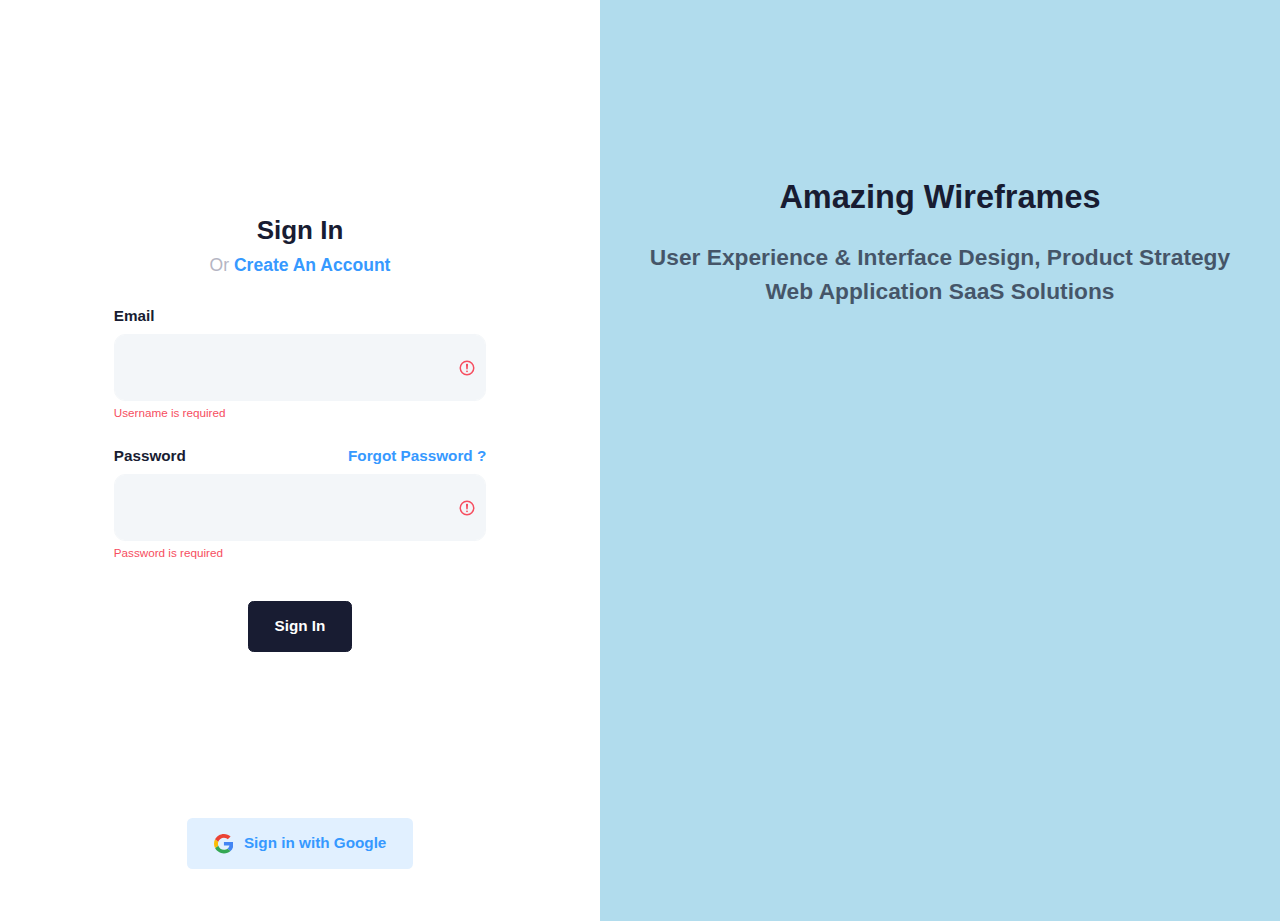
==== index.html @ 796d89ef "initial" ====
<!DOCTYPE html>
<html lang="en" class="">
   <head>
      <meta http-equiv="Content-Type" content="text/html; charset=UTF-8">
      <title>Metronic | Login Page 2</title>
      <meta name="description" content="Login page example">
      <meta name="viewport" content="width=device-width, initial-scale=1, shrink-to-fit=no">
      <link rel="stylesheet" href="./Metronic _ Login Page 2_files/css">
      <link href="./css/login_control.css" rel="stylesheet" type="text/css">
      <link href="./css/plugin.css" rel="stylesheet" type="text/css">
      <link href="./css/prismjs.bundle.css" rel="stylesheet" type="text/css">
      <link href="./css/style.css" rel="stylesheet" type="text/css">
      <link href="./css/light.css" rel="stylesheet" type="text/css">
      <link href="./css/light(1).css" rel="stylesheet" type="text/css">
      <link href="./css/dark.css" rel="stylesheet" type="text/css">
      <link href="./css/dark(1).css" rel="stylesheet" type="text/css">
      <!--end::Layout Themes-->
      <link rel="shortcut icon" href="favicon.ico">
      <!-- Hotjar Tracking Code for keenthemes.com -->
      <script type="text/javascript" async="" src="./js/analytics.js"></script><script>
         (function(h,o,t,j,a,r){
             h.hj=h.hj||function(){(h.hj.q=h.hj.q||[]).push(arguments)};
             h._hjSettings={hjid:1070954,hjsv:6};
             a=o.getElementsByTagName('head')[0];
             r=o.createElement('script');r.async=1;
             r.src=t+h._hjSettings.hjid+j+h._hjSettings.hjsv;
             a.appendChild(r);
         })(window,document,'https://static.hotjar.com/c/hotjar-','.js?sv=');
      </script><script async="" src="./js/hotjar-1070954.js"></script>
      <!-- Global site tag (gtag.js) - Google Analytics -->
      <script async="" src="./js"></script>
      <script>
         window.dataLayer = window.dataLayer || [];
         function gtag(){dataLayer.push(arguments);}
         gtag('js', new Date());
         gtag('config', 'UA-37564768-1');
      </script>    <script async="" src="./js/modules.33837a5f3e3f874790c8.js" charset="utf-8"></script>
      <style type="text/css">iframe#_hjRemoteVarsFrame {display: none !important; width: 1px !important; height: 1px !important; opacity: 0 !important; pointer-events: none !important;}</style>
      <style type="text/css">.apexcharts-canvas {
         position: relative;
         user-select: none;
         /* cannot give overflow: hidden as it will crop tooltips which overflow outside chart area */
         }
         /* scrollbar is not visible by default for legend, hence forcing the visibility */
         .apexcharts-canvas ::-webkit-scrollbar {
         -webkit-appearance: none;
         width: 6px;
         }
         .apexcharts-canvas ::-webkit-scrollbar-thumb {
         border-radius: 4px;
         background-color: rgba(0, 0, 0, .5);
         box-shadow: 0 0 1px rgba(255, 255, 255, .5);
         -webkit-box-shadow: 0 0 1px rgba(255, 255, 255, .5);
         }
         .apexcharts-canvas.apexcharts-theme-dark {
         background: #424242;
         }
         .apexcharts-inner {
         position: relative;
         }
         .apexcharts-text tspan {
         font-family: inherit;
         }
         .legend-mouseover-inactive {
         transition: 0.15s ease all;
         opacity: 0.20;
         }
         .apexcharts-series-collapsed {
         opacity: 0;
         }
         .apexcharts-tooltip {
         border-radius: 5px;
         box-shadow: 2px 2px 6px -4px #999;
         cursor: default;
         font-size: 14px;
         left: 62px;
         opacity: 0;
         pointer-events: none;
         position: absolute;
         top: 20px;
         overflow: hidden;
         white-space: nowrap;
         z-index: 12;
         transition: 0.15s ease all;
         }
         .apexcharts-tooltip.apexcharts-active {
         opacity: 1;
         transition: 0.15s ease all;
         }
         .apexcharts-tooltip.apexcharts-theme-light {
         border: 1px solid #e3e3e3;
         background: rgba(255, 255, 255, 0.96);
         }
         .apexcharts-tooltip.apexcharts-theme-dark {
         color: #fff;
         background: rgba(30, 30, 30, 0.8);
         }
         .apexcharts-tooltip * {
         font-family: inherit;
         }
         .apexcharts-tooltip-title {
         padding: 6px;
         font-size: 15px;
         margin-bottom: 4px;
         }
         .apexcharts-tooltip.apexcharts-theme-light .apexcharts-tooltip-title {
         background: #ECEFF1;
         border-bottom: 1px solid #ddd;
         }
         .apexcharts-tooltip.apexcharts-theme-dark .apexcharts-tooltip-title {
         background: rgba(0, 0, 0, 0.7);
         border-bottom: 1px solid #333;
         }
         .apexcharts-tooltip-text-value,
         .apexcharts-tooltip-text-z-value {
         display: inline-block;
         font-weight: 600;
         margin-left: 5px;
         }
         .apexcharts-tooltip-text-z-label:empty,
         .apexcharts-tooltip-text-z-value:empty {
         display: none;
         }
         .apexcharts-tooltip-text-value,
         .apexcharts-tooltip-text-z-value {
         font-weight: 600;
         }
         .apexcharts-tooltip-marker {
         width: 12px;
         height: 12px;
         position: relative;
         top: 0px;
         margin-right: 10px;
         border-radius: 50%;
         }
         .apexcharts-tooltip-series-group {
         padding: 0 10px;
         display: none;
         text-align: left;
         justify-content: left;
         align-items: center;
         }
         .apexcharts-tooltip-series-group.apexcharts-active .apexcharts-tooltip-marker {
         opacity: 1;
         }
         .apexcharts-tooltip-series-group.apexcharts-active,
         .apexcharts-tooltip-series-group:last-child {
         padding-bottom: 4px;
         }
         .apexcharts-tooltip-series-group-hidden {
         opacity: 0;
         height: 0;
         line-height: 0;
         padding: 0 !important;
         }
         .apexcharts-tooltip-y-group {
         padding: 6px 0 5px;
         }
         .apexcharts-tooltip-candlestick {
         padding: 4px 8px;
         }
         .apexcharts-tooltip-candlestick>div {
         margin: 4px 0;
         }
         .apexcharts-tooltip-candlestick span.value {
         font-weight: bold;
         }
         .apexcharts-tooltip-rangebar {
         padding: 5px 8px;
         }
         .apexcharts-tooltip-rangebar .category {
         font-weight: 600;
         color: #777;
         }
         .apexcharts-tooltip-rangebar .series-name {
         font-weight: bold;
         display: block;
         margin-bottom: 5px;
         }
         .apexcharts-xaxistooltip {
         opacity: 0;
         padding: 9px 10px;
         pointer-events: none;
         color: #373d3f;
         font-size: 13px;
         text-align: center;
         border-radius: 2px;
         position: absolute;
         z-index: 10;
         background: #ECEFF1;
         border: 1px solid #90A4AE;
         transition: 0.15s ease all;
         }
         .apexcharts-xaxistooltip.apexcharts-theme-dark {
         background: rgba(0, 0, 0, 0.7);
         border: 1px solid rgba(0, 0, 0, 0.5);
         color: #fff;
         }
         .apexcharts-xaxistooltip:after,
         .apexcharts-xaxistooltip:before {
         left: 50%;
         border: solid transparent;
         content: " ";
         height: 0;
         width: 0;
         position: absolute;
         pointer-events: none;
         }
         .apexcharts-xaxistooltip:after {
         border-color: rgba(236, 239, 241, 0);
         border-width: 6px;
         margin-left: -6px;
         }
         .apexcharts-xaxistooltip:before {
         border-color: rgba(144, 164, 174, 0);
         border-width: 7px;
         margin-left: -7px;
         }
         .apexcharts-xaxistooltip-bottom:after,
         .apexcharts-xaxistooltip-bottom:before {
         bottom: 100%;
         }
         .apexcharts-xaxistooltip-top:after,
         .apexcharts-xaxistooltip-top:before {
         top: 100%;
         }
         .apexcharts-xaxistooltip-bottom:after {
         border-bottom-color: #ECEFF1;
         }
         .apexcharts-xaxistooltip-bottom:before {
         border-bottom-color: #90A4AE;
         }
         .apexcharts-xaxistooltip-bottom.apexcharts-theme-dark:after {
         border-bottom-color: rgba(0, 0, 0, 0.5);
         }
         .apexcharts-xaxistooltip-bottom.apexcharts-theme-dark:before {
         border-bottom-color: rgba(0, 0, 0, 0.5);
         }
         .apexcharts-xaxistooltip-top:after {
         border-top-color: #ECEFF1
         }
         .apexcharts-xaxistooltip-top:before {
         border-top-color: #90A4AE;
         }
         .apexcharts-xaxistooltip-top.apexcharts-theme-dark:after {
         border-top-color: rgba(0, 0, 0, 0.5);
         }
         .apexcharts-xaxistooltip-top.apexcharts-theme-dark:before {
         border-top-color: rgba(0, 0, 0, 0.5);
         }
         .apexcharts-xaxistooltip.apexcharts-active {
         opacity: 1;
         transition: 0.15s ease all;
         }
         .apexcharts-yaxistooltip {
         opacity: 0;
         padding: 4px 10px;
         pointer-events: none;
         color: #373d3f;
         font-size: 13px;
         text-align: center;
         border-radius: 2px;
         position: absolute;
         z-index: 10;
         background: #ECEFF1;
         border: 1px solid #90A4AE;
         }
         .apexcharts-yaxistooltip.apexcharts-theme-dark {
         background: rgba(0, 0, 0, 0.7);
         border: 1px solid rgba(0, 0, 0, 0.5);
         color: #fff;
         }
         .apexcharts-yaxistooltip:after,
         .apexcharts-yaxistooltip:before {
         top: 50%;
         border: solid transparent;
         content: " ";
         height: 0;
         width: 0;
         position: absolute;
         pointer-events: none;
         }
         .apexcharts-yaxistooltip:after {
         border-color: rgba(236, 239, 241, 0);
         border-width: 6px;
         margin-top: -6px;
         }
         .apexcharts-yaxistooltip:before {
         border-color: rgba(144, 164, 174, 0);
         border-width: 7px;
         margin-top: -7px;
         }
         .apexcharts-yaxistooltip-left:after,
         .apexcharts-yaxistooltip-left:before {
         left: 100%;
         }
         .apexcharts-yaxistooltip-right:after,
         .apexcharts-yaxistooltip-right:before {
         right: 100%;
         }
         .apexcharts-yaxistooltip-left:after {
         border-left-color: #ECEFF1;
         }
         .apexcharts-yaxistooltip-left:before {
         border-left-color: #90A4AE;
         }
         .apexcharts-yaxistooltip-left.apexcharts-theme-dark:after {
         border-left-color: rgba(0, 0, 0, 0.5);
         }
         .apexcharts-yaxistooltip-left.apexcharts-theme-dark:before {
         border-left-color: rgba(0, 0, 0, 0.5);
         }
         .apexcharts-yaxistooltip-right:after {
         border-right-color: #ECEFF1;
         }
         .apexcharts-yaxistooltip-right:before {
         border-right-color: #90A4AE;
         }
         .apexcharts-yaxistooltip-right.apexcharts-theme-dark:after {
         border-right-color: rgba(0, 0, 0, 0.5);
         }
         .apexcharts-yaxistooltip-right.apexcharts-theme-dark:before {
         border-right-color: rgba(0, 0, 0, 0.5);
         }
         .apexcharts-yaxistooltip.apexcharts-active {
         opacity: 1;
         }
         .apexcharts-yaxistooltip-hidden {
         display: none;
         }
         .apexcharts-xcrosshairs,
         .apexcharts-ycrosshairs {
         pointer-events: none;
         opacity: 0;
         transition: 0.15s ease all;
         }
         .apexcharts-xcrosshairs.apexcharts-active,
         .apexcharts-ycrosshairs.apexcharts-active {
         opacity: 1;
         transition: 0.15s ease all;
         }
         .apexcharts-ycrosshairs-hidden {
         opacity: 0;
         }
         .apexcharts-selection-rect {
         cursor: move;
         }
         .svg_select_boundingRect, .svg_select_points_rot {
         pointer-events: none;
         opacity: 0;
         visibility: hidden;
         }
         .apexcharts-selection-rect + g .svg_select_boundingRect,
         .apexcharts-selection-rect + g .svg_select_points_rot {
         opacity: 0;
         visibility: hidden;
         }
         .apexcharts-selection-rect + g .svg_select_points_l,
         .apexcharts-selection-rect + g .svg_select_points_r {
         cursor: ew-resize;
         opacity: 1;
         visibility: visible;
         }
         .svg_select_points {
         fill: #efefef;
         stroke: #333;
         rx: 2;
         }
         .apexcharts-canvas.apexcharts-zoomable .hovering-zoom {
         cursor: crosshair
         }
         .apexcharts-canvas.apexcharts-zoomable .hovering-pan {
         cursor: move
         }
         .apexcharts-zoom-icon,
         .apexcharts-zoomin-icon,
         .apexcharts-zoomout-icon,
         .apexcharts-reset-icon,
         .apexcharts-pan-icon,
         .apexcharts-selection-icon,
         .apexcharts-menu-icon,
         .apexcharts-toolbar-custom-icon {
         cursor: pointer;
         width: 20px;
         height: 20px;
         line-height: 24px;
         color: #6E8192;
         text-align: center;
         }
         .apexcharts-zoom-icon svg,
         .apexcharts-zoomin-icon svg,
         .apexcharts-zoomout-icon svg,
         .apexcharts-reset-icon svg,
         .apexcharts-menu-icon svg {
         fill: #6E8192;
         }
         .apexcharts-selection-icon svg {
         fill: #444;
         transform: scale(0.76)
         }
         .apexcharts-theme-dark .apexcharts-zoom-icon svg,
         .apexcharts-theme-dark .apexcharts-zoomin-icon svg,
         .apexcharts-theme-dark .apexcharts-zoomout-icon svg,
         .apexcharts-theme-dark .apexcharts-reset-icon svg,
         .apexcharts-theme-dark .apexcharts-pan-icon svg,
         .apexcharts-theme-dark .apexcharts-selection-icon svg,
         .apexcharts-theme-dark .apexcharts-menu-icon svg,
         .apexcharts-theme-dark .apexcharts-toolbar-custom-icon svg {
         fill: #f3f4f5;
         }
         .apexcharts-canvas .apexcharts-zoom-icon.apexcharts-selected svg,
         .apexcharts-canvas .apexcharts-selection-icon.apexcharts-selected svg,
         .apexcharts-canvas .apexcharts-reset-zoom-icon.apexcharts-selected svg {
         fill: #008FFB;
         }
         .apexcharts-theme-light .apexcharts-selection-icon:not(.apexcharts-selected):hover svg,
         .apexcharts-theme-light .apexcharts-zoom-icon:not(.apexcharts-selected):hover svg,
         .apexcharts-theme-light .apexcharts-zoomin-icon:hover svg,
         .apexcharts-theme-light .apexcharts-zoomout-icon:hover svg,
         .apexcharts-theme-light .apexcharts-reset-icon:hover svg,
         .apexcharts-theme-light .apexcharts-menu-icon:hover svg {
         fill: #333;
         }
         .apexcharts-selection-icon,
         .apexcharts-menu-icon {
         position: relative;
         }
         .apexcharts-reset-icon {
         margin-left: 5px;
         }
         .apexcharts-zoom-icon,
         .apexcharts-reset-icon,
         .apexcharts-menu-icon {
         transform: scale(0.85);
         }
         .apexcharts-zoomin-icon,
         .apexcharts-zoomout-icon {
         transform: scale(0.7)
         }
         .apexcharts-zoomout-icon {
         margin-right: 3px;
         }
         .apexcharts-pan-icon {
         transform: scale(0.62);
         position: relative;
         left: 1px;
         top: 0px;
         }
         .apexcharts-pan-icon svg {
         fill: #fff;
         stroke: #6E8192;
         stroke-width: 2;
         }
         .apexcharts-pan-icon.apexcharts-selected svg {
         stroke: #008FFB;
         }
         .apexcharts-pan-icon:not(.apexcharts-selected):hover svg {
         stroke: #333;
         }
         .apexcharts-toolbar {
         position: absolute;
         z-index: 11;
         max-width: 176px;
         text-align: right;
         border-radius: 3px;
         padding: 0px 6px 2px 6px;
         display: flex;
         justify-content: space-between;
         align-items: center;
         }
         .apexcharts-menu {
         background: #fff;
         position: absolute;
         top: 100%;
         border: 1px solid #ddd;
         border-radius: 3px;
         padding: 3px;
         right: 10px;
         opacity: 0;
         min-width: 110px;
         transition: 0.15s ease all;
         pointer-events: none;
         }
         .apexcharts-menu.apexcharts-menu-open {
         opacity: 1;
         pointer-events: all;
         transition: 0.15s ease all;
         }
         .apexcharts-menu-item {
         padding: 6px 7px;
         font-size: 12px;
         cursor: pointer;
         }
         .apexcharts-theme-light .apexcharts-menu-item:hover {
         background: #eee;
         }
         .apexcharts-theme-dark .apexcharts-menu {
         background: rgba(0, 0, 0, 0.7);
         color: #fff;
         }
         @media screen and (min-width: 768px) {
         .apexcharts-canvas:hover .apexcharts-toolbar {
         opacity: 1;
         }
         }
         .apexcharts-datalabel.apexcharts-element-hidden {
         opacity: 0;
         }
         .apexcharts-pie-label,
         .apexcharts-datalabels,
         .apexcharts-datalabel,
         .apexcharts-datalabel-label,
         .apexcharts-datalabel-value {
         cursor: default;
         pointer-events: none;
         }
         .apexcharts-pie-label-delay {
         opacity: 0;
         animation-name: opaque;
         animation-duration: 0.3s;
         animation-fill-mode: forwards;
         animation-timing-function: ease;
         }
         .apexcharts-canvas .apexcharts-element-hidden {
         opacity: 0;
         }
         .apexcharts-hide .apexcharts-series-points {
         opacity: 0;
         }
         .apexcharts-gridline,
         .apexcharts-annotation-rect,
         .apexcharts-tooltip .apexcharts-marker,
         .apexcharts-area-series .apexcharts-area,
         .apexcharts-line,
         .apexcharts-zoom-rect,
         .apexcharts-toolbar svg,
         .apexcharts-area-series .apexcharts-series-markers .apexcharts-marker.no-pointer-events,
         .apexcharts-line-series .apexcharts-series-markers .apexcharts-marker.no-pointer-events,
         .apexcharts-radar-series path,
         .apexcharts-radar-series polygon {
         pointer-events: none;
         }
         /* markers */
         .apexcharts-marker {
         transition: 0.15s ease all;
         }
         @keyframes opaque {
         0% {
         opacity: 0;
         }
         100% {
         opacity: 1;
         }
         }
         /* Resize generated styles */
         @keyframes resizeanim {
         from {
         opacity: 0;
         }
         to {
         opacity: 0;
         }
         }
         .resize-triggers {
         animation: 1ms resizeanim;
         visibility: hidden;
         opacity: 0;
         }
         .resize-triggers,
         .resize-triggers>div,
         .contract-trigger:before {
         content: " ";
         display: block;
         position: absolute;
         top: 0;
         left: 0;
         height: 100%;
         width: 100%;
         overflow: hidden;
         }
         .resize-triggers>div {
         background: #eee;
         overflow: auto;
         }
         .contract-trigger:before {
         width: 200%;
         height: 200%;
         }
      </style>
      <style type="text/css">/* Copyright 2014-present Evernote Corporation. All rights reserved. */
         @keyframes caretBlink {
         from { opacity: 1.0; }
         to { opacity: 0.0; }
         }
         @keyframes rotateSpinner {
         from {
         transform:rotate(0deg);
         }
         to {
         transform:rotate(360deg);
         }
         }
         #text-tool-caret {
         animation-name: caretBlink;  
         animation-iteration-count: infinite;  
         animation-timing-function: cubic-bezier(1.0,0,0,1.0);
         animation-duration: 1s; 
         }
         #en-markup-loading-spinner {
         position: absolute;
         top: calc(50% - 16px);
         left: calc(50% - 16px);
         width: 32px;
         height: 32px;
         }
         #en-markup-loading-spinner img {
         position: relative;
         top: 0px;
         left: 0px;
         animation-name: rotateSpinner;
         animation-duration: 0.6s;
         animation-iteration-count: infinite;
         animation-timing-function: linear;
         }
      </style>
      <style type="text/css">/* Copyright 2014-present Evernote Corporation. All rights reserved. */
         .skitchToastBoxContainer {
         position: absolute;
         width: 100%;
         text-align: center;
         top: 30px;
         -webkit-user-select: none;
         -moz-user-select: none;
         pointer-events: none;
         }
         .skitchToastBox {
         width: 200px;
         height: 16px;
         padding: 12px;
         background-color: rgba(47, 55, 61, 0.95);
         border-radius: 4px;
         color: white;
         cursor: default;
         font-size: 10pt;
         text-shadow: 1px 1px 2px rgba(0, 0, 0, 0.32);
         font-family: 'Soleil', Helvetica, Arial, sans-serif;
         border: 2px rgba(255, 255, 255, 0.38) solid;
         }
         .lang-zh-cn .skitchToastBox {
         font-family: '微软雅黑', 'Microsoft YaHei', SimSun,
         '&#x30E1;&#x30A4;&#x30EA;&#x30AA;', Meiryo, 'MS PGothic', 'Soleil',
         Helvetica, Arial, sans-serif;
         }
         .lang-ja-jp .skitchToastBox {
         font-family: '&#x30E1;&#x30A4;&#x30EA;&#x30AA;', Meiryo, 'MS PGothic',
         '微软雅黑', 'Microsoft YaHei', SimSun, 'Soleil', Helvetica, Arial,
         sans-serif;
         }
         .skitchToast {
         padding-left: 20px;
         padding-right: 20px;
         display: inline-block;
         height: 10px;
         color: #f1f5f8;
         text-align: center;
         }
         .skitchVisible {
         /* Don't remove this class it's a hack used by the Evernote Clipper */
         }
      </style>
      <style type="text/css">/* Copyright 2014-present Evernote Corporation. All rights reserved. */
         @font-face {
         font-family: 'Soleil';
         src: url([data-uri]);
         font-weight: normal;
         font-style: normal;
         }
      </style>
      <style type="text/css">/* Copyright 2019-present Evernote Corporation. All rights reserved. */
         #en-markup-disabled {
         position: fixed;
         z-index: 9999;
         width: 100%;
         height: 100%;
         top: 0px;
         left: 0px;
         cursor: default;
         -webkit-user-select: none;
         }
         #en-markup-alert-container {
         position: absolute;
         z-index: 9999;
         width: 450px;
         left: calc(50% - 225px);
         top: calc(50% - 85px);
         background-color: white;
         box-shadow: 0 2px 7px 1px rgba(0,0,0,0.35);
         -webkit-user-select: none;
         }
         #en-markup-alert-container .cell-1 {
         position: relative;
         height: 110px;
         width: 105px;
         float: left;
         text-align: center;
         background-image: url([data-uri]);
         background-position: 65% 50%;
         background-repeat: no-repeat;
         }
         #en-markup-alert-container .cell-2 {
         position: relative;
         float: left;
         width: 345px;
         margin-top: 29px;
         margin-bottom: 20px;
         }
         #en-markup-alert-container .cell-2 .cell-2-title {
         margin-bottom: 5px;
         padding-right: 30px;
         font-size: 12pt;
         font-family: Tahoma, Arial;
         }
         #en-markup-alert-container .cell-2 .cell-2-message {
         padding-right: 30px;
         font-size: 9.5pt;
         font-family: Tahoma, Arial;
         }
         #en-markup-alert-container .cell-3 {
         position: relative;
         width: 450px;
         height: 60px;
         float: left;
         background-color: rgb(240,240,240);
         }
         #en-markup-alert-container .cell-3 button {
         position: absolute;
         top: 12px;
         right: 15px;
         width: 110px;
         height: 36px;
         }
         #en-markup-alert-container .cell-3 button.alt-button {
         position: absolute;
         top: 12px;
         right: 140px;
         width: 110px;
         height: 36px;
         }
      </style>
   </head>
   <!--end::Head-->
   <!--begin::Body-->
   <body id="kt_body" class="header-fixed header-mobile-fixed subheader-enabled subheader-fixed aside-enabled aside-fixed aside-minimize-hoverable">
      <!--begin::Main-->
      <div class="d-flex flex-column flex-root">
         <!--begin::Login-->
         <div class="login login-2 login-signin-on d-flex flex-column flex-lg-row flex-column-fluid bg-white" id="kt_login">
            <!--begin::Aside-->
            <div class="login-aside order-2 order-lg-1 d-flex flex-row-auto position-relative overflow-hidden">
               <!--begin: Aside Container-->
               <div class="d-flex flex-column-fluid flex-column justify-content-between py-9 px-7 py-lg-13 px-lg-35">
                  <!--begin::Logo-->
                  <a href="https://keenthemes.com/metronic/preview/demo1/custom/pages/login/login-2.html#" class="text-center pt-2">
                  <img src="./Metronic _ Login Page 2_files/logo.png" class="max-h-75px" alt="">
                  </a>
                  <!--end::Logo-->
                  <!--begin::Aside body-->
                  <div class="d-flex flex-column-fluid flex-column flex-center">
                     <!--begin::Signin-->
                     <div class="login-form login-signin py-11">
                        <!--begin::Form-->
                        <form class="form fv-plugins-bootstrap fv-plugins-framework" novalidate="novalidate" id="kt_login_signin_form">
                           <!--begin::Title-->
                           <div class="text-center pb-8">
                              <h2 class="font-weight-bolder text-dark font-size-h2 font-size-h1-lg">Sign In</h2>
                              <span class="text-muted font-weight-bold font-size-h4">Or <a href="login.html" class="text-primary font-weight-bolder" id="kt_login_signup">Create An Account</a></span>
                           </div>
                           <!--end::Title-->
                           <!--begin::Form group-->
                           <div class="form-group fv-plugins-icon-container has-danger">
                              <label class="font-size-h6 font-weight-bolder text-dark">Email</label>
                              <input class="form-control form-control-solid h-auto py-7 px-6 rounded-lg is-invalid" type="text" name="username" autocomplete="off">
                              <div class="fv-plugins-message-container">
                                 <div data-field="username" data-validator="notEmpty" class="fv-help-block">Username is required</div>
                              </div>
                           </div>
                           <!--end::Form group-->
                           <!--begin::Form group-->
                           <div class="form-group fv-plugins-icon-container has-danger">
                              <div class="d-flex justify-content-between mt-n5">
                                 <label class="font-size-h6 font-weight-bolder text-dark pt-5">Password</label>
                                 <a href="javascript:;" class="text-primary font-size-h6 font-weight-bolder text-hover-primary pt-5" id="kt_login_forgot">
                                 Forgot Password ?
                                 </a>
                              </div>
                              <input class="form-control form-control-solid h-auto py-7 px-6 rounded-lg is-invalid" type="password" name="password" autocomplete="off">
                              <div class="fv-plugins-message-container">
                                 <div data-field="password" data-validator="notEmpty" class="fv-help-block">Password is required</div>
                              </div>
                           </div>
                           <!--end::Form group-->
                           <!--begin::Action-->
                           <div class="text-center pt-2">
                              <button id="kt_login_signin_submit" class="btn btn-dark font-weight-bolder font-size-h6 px-8 py-4 my-3">Sign In</button>
                           </div>
                           <!--end::Action-->
                           <input type="hidden">
                           <div></div>
                        </form>
                        <!--end::Form-->
                     </div>
                     <!--end::Signin-->
                     <!--begin::Signup-->
                     <div class="login-form login-signup pt-11">
                        <!--begin::Form-->
                        <form class="form fv-plugins-bootstrap fv-plugins-framework" novalidate="novalidate" id="kt_login_signup_form">
                           <!--begin::Title-->
                           <div class="text-center pb-8">
                              <h2 class="font-weight-bolder text-dark font-size-h2 font-size-h1-lg">Sign Up</h2>
                              <p class="text-muted font-weight-bold font-size-h4">Enter your details to create your account</p>
                           </div>
                           <!--end::Title-->
                           <!--begin::Form group-->
                           <div class="form-group fv-plugins-icon-container">
                              <input class="form-control form-control-solid h-auto py-7 px-6 rounded-lg font-size-h6" type="text" placeholder="Fullname" name="fullname" autocomplete="off">
                              <div class="fv-plugins-message-container"></div>
                           </div>
                           <!--end::Form group-->
                           <!--begin::Form group-->
                           <div class="form-group fv-plugins-icon-container">
                              <input class="form-control form-control-solid h-auto py-7 px-6 rounded-lg font-size-h6" type="email" placeholder="Email" name="email" autocomplete="off">
                              <div class="fv-plugins-message-container"></div>
                           </div>
                           <!--end::Form group-->
                           <!--begin::Form group-->
                           <div class="form-group fv-plugins-icon-container">
                              <input class="form-control form-control-solid h-auto py-7 px-6 rounded-lg font-size-h6" type="password" placeholder="Password" name="password" autocomplete="off">
                              <div class="fv-plugins-message-container"></div>
                           </div>
                           <!--end::Form group-->
                           <!--begin::Form group-->
                           <div class="form-group fv-plugins-icon-container">
                              <input class="form-control form-control-solid h-auto py-7 px-6 rounded-lg font-size-h6" type="password" placeholder="Confirm password" name="cpassword" autocomplete="off">
                              <div class="fv-plugins-message-container"></div>
                           </div>
                           <!--end::Form group-->
                           <!--begin::Form group-->
                           <div class="form-group fv-plugins-icon-container">
                              <label class="checkbox mb-0">
                              <input type="checkbox" name="agree">I Agree the <a href="login.html#">terms and conditions</a>.
                              <span></span>
                              </label>
                              <div class="fv-plugins-message-container"></div>
                           </div>
                           <!--end::Form group-->
                           <!--begin::Form group-->
                           <div class="form-group d-flex flex-wrap flex-center pb-lg-0 pb-3">
                              <button type="button" id="kt_login_signup_submit" class="btn btn-primary font-weight-bolder font-size-h6 px-8 py-4 my-3 mx-4">Submit</button>
                              <button type="button" id="kt_login_signup_cancel" class="btn btn-light-primary font-weight-bolder font-size-h6 px-8 py-4 my-3 mx-4">Cancel</button>
                           </div>
                           <!--end::Form group-->
                           <div></div>
                        </form>
                        <!--end::Form-->
                     </div>
                     <!--end::Signup-->
                     <!--begin::Forgot-->
                     <div class="login-form login-forgot pt-11">
                        <!--begin::Form-->
                        <form class="form fv-plugins-bootstrap fv-plugins-framework" novalidate="novalidate" id="kt_login_forgot_form">
                           <!--begin::Title-->
                           <div class="text-center pb-8">
                              <h2 class="font-weight-bolder text-dark font-size-h2 font-size-h1-lg">Forgotten Password ?</h2>
                              <p class="text-muted font-weight-bold font-size-h4">Enter your email to reset your password</p>
                           </div>
                           <!--end::Title-->
                           <!--begin::Form group-->
                           <div class="form-group fv-plugins-icon-container">
                              <input class="form-control form-control-solid h-auto py-7 px-6 rounded-lg font-size-h6" type="email" placeholder="Email" name="email" autocomplete="off">
                              <div class="fv-plugins-message-container"></div>
                           </div>
                           <!--end::Form group-->
                           <!--begin::Form group-->
                           <div class="form-group d-flex flex-wrap flex-center pb-lg-0 pb-3">
                              <button type="button" id="kt_login_forgot_submit" class="btn btn-primary font-weight-bolder font-size-h6 px-8 py-4 my-3 mx-4">Submit</button>
                              <button type="button" id="kt_login_forgot_cancel" class="btn btn-light-primary font-weight-bolder font-size-h6 px-8 py-4 my-3 mx-4">Cancel</button>
                           </div>
                           <!--end::Form group-->
                           <div></div>
                        </form>
                        <!--end::Form-->
                     </div>
                     <!--end::Forgot-->
                  </div>
                  <!--end::Aside body-->
                  <!--begin: Aside footer for desktop-->
                  <div class="text-center">
                     <button type="button" class="btn btn-light-primary font-weight-bolder px-8 py-4 my-3 font-size-h6">
                        <span class="svg-icon svg-icon-md">
                           <!--begin::Svg Icon | path:/metronic/themes/metronic/theme/html/demo1/dist/assets/media/svg/social-icons/google.svg-->
                           <svg xmlns="http://www.w3.org/2000/svg" width="20" height="20" viewBox="0 0 20 20" fill="none">
                              <path d="M19.9895 10.1871C19.9895 9.36767 19.9214 8.76973 19.7742 8.14966H10.1992V11.848H15.8195C15.7062 12.7671 15.0943 14.1512 13.7346 15.0813L13.7155 15.2051L16.7429 17.4969L16.9527 17.5174C18.879 15.7789 19.9895 13.221 19.9895 10.1871Z" fill="#4285F4"></path>
                              <path d="M10.1993 19.9313C12.9527 19.9313 15.2643 19.0454 16.9527 17.5174L13.7346 15.0813C12.8734 15.6682 11.7176 16.0779 10.1993 16.0779C7.50243 16.0779 5.21352 14.3395 4.39759 11.9366L4.27799 11.9466L1.13003 14.3273L1.08887 14.4391C2.76588 17.6945 6.21061 19.9313 10.1993 19.9313Z" fill="#34A853"></path>
                              <path d="M4.39748 11.9366C4.18219 11.3166 4.05759 10.6521 4.05759 9.96565C4.05759 9.27909 4.18219 8.61473 4.38615 7.99466L4.38045 7.8626L1.19304 5.44366L1.08875 5.49214C0.397576 6.84305 0.000976562 8.36008 0.000976562 9.96565C0.000976562 11.5712 0.397576 13.0882 1.08875 14.4391L4.39748 11.9366Z" fill="#FBBC05"></path>
                              <path d="M10.1993 3.85336C12.1142 3.85336 13.406 4.66168 14.1425 5.33717L17.0207 2.59107C15.253 0.985496 12.9527 0 10.1993 0C6.2106 0 2.76588 2.23672 1.08887 5.49214L4.38626 7.99466C5.21352 5.59183 7.50242 3.85336 10.1993 3.85336Z" fill="#EB4335"></path>
                           </svg>
                           <!--end::Svg Icon-->
                        </span>
                        Sign in with Google
                     </button>
                  </div>
                  <!--end: Aside footer for desktop-->
               </div>
               <!--end: Aside Container-->
            </div>
            <!--begin::Aside-->
            <!--begin::Content-->
            <div class="content order-1 order-lg-2 d-flex flex-column w-100 pb-0" style="background-color: #B1DCED;">
               <!--begin::Title-->
               <div class="d-flex flex-column justify-content-center text-center pt-lg-40 pt-md-5 pt-sm-5 px-lg-0 pt-5 px-7">
                  <h3 class="display4 font-weight-bolder my-7 text-dark" style="color: #986923;">Amazing Wireframes</h3>
                  <p class="font-weight-bolder font-size-h2-md font-size-lg text-dark opacity-70">
                     User Experience &amp; Interface Design, Product Strategy<br>
                     Web Application SaaS Solutions
                  </p>
               </div>
               <!--end::Title-->
               <!--begin::Image-->
               <div class="content-img d-flex flex-row-fluid bgi-no-repeat bgi-position-y-bottom bgi-position-x-center" style="background-image: url(/metronic/themes/metronic/theme/html/demo1/dist/assets/media/svg/illustrations/login-visual-2.svg);"></div>
               <!--end::Image-->
            </div>
            <!--end::Content-->
         </div>
         <!--end::Login-->
      </div>
      <!--end::Main-->
      <script>var HOST_URL = "/metronic/tools/preview";</script>
      <!--begin::Global Config(global config for global JS scripts)-->
      <script>
         var KTAppSettings = {
         "breakpoints": {
         "sm": 576,
         "md": 768,
         "lg": 992,
         "xl": 1200,
         "xxl": 1400
         },
         "colors": {
         "theme": {
         "base": {
             "white": "#ffffff",
             "primary": "#3699FF",
             "secondary": "#E5EAEE",
             "success": "#1BC5BD",
             "info": "#8950FC",
             "warning": "#FFA800",
             "danger": "#F64E60",
             "light": "#E4E6EF",
             "dark": "#181C32"
         },
         "light": {
             "white": "#ffffff",
             "primary": "#E1F0FF",
             "secondary": "#EBEDF3",
             "success": "#C9F7F5",
             "info": "#EEE5FF",
             "warning": "#FFF4DE",
             "danger": "#FFE2E5",
             "light": "#F3F6F9",
             "dark": "#D6D6E0"
         },
         "inverse": {
             "white": "#ffffff",
             "primary": "#ffffff",
             "secondary": "#3F4254",
             "success": "#ffffff",
             "info": "#ffffff",
             "warning": "#ffffff",
             "danger": "#ffffff",
             "light": "#464E5F",
             "dark": "#ffffff"
         }
         },
         "gray": {
         "gray-100": "#F3F6F9",
         "gray-200": "#EBEDF3",
         "gray-300": "#E4E6EF",
         "gray-400": "#D1D3E0",
         "gray-500": "#B5B5C3",
         "gray-600": "#7E8299",
         "gray-700": "#5E6278",
         "gray-800": "#3F4254",
         "gray-900": "#181C32"
         }
         },
         "font-family": "Poppins"
         };
      </script>
      <!--end::Global Config-->
      <!--begin::Global Theme Bundle(used by all pages)-->
      <script src="./js/plugins.bundle.js"></script>
      <script src="./js/prismjs.bundle.js"></script>
      <script src="./js/scripts.bundle.js"></script>
      <!--end::Global Theme Bundle-->
      <!--begin::Page Scripts(used by this page)-->
      <script src="./js/login.js"></script>
      <!--end::Page Scripts-->
      <!--end::Body-->
      <svg id="SvgjsSvg1001" width="2" height="0" xmlns="http://www.w3.org/2000/svg" version="1.1" xmlns:xlink="http://www.w3.org/1999/xlink" xmlns:svgjs="http://svgjs.com/svgjs" style="overflow: hidden; top: -100%; left: -100%; position: absolute; opacity: 0;">
         <defs id="SvgjsDefs1002"></defs>
         <polyline id="SvgjsPolyline1003" points="0,0"></polyline>
         <path id="SvgjsPath1004" d="M0 0 "></path>
      </svg>
      <iframe name="_hjRemoteVarsFrame" title="_hjRemoteVarsFrame" id="_hjRemoteVarsFrame" src="./html/box-469cf41adb11dc78be68c1ae7f9457a4.html" style="display: none !important; width: 1px !important; height: 1px !important; opacity: 0 !important; pointer-events: none !important;"></iframe>
   </body>
</html>
---- css/login_control.css ----
.login.login-2 .login-forgot, .login.login-2 .login-signin, .login.login-2 .login-signup {
    display: none;
}
.login.login-2.login-signin-on .login-signup {
    display: none;
}
.login.login-2.login-signin-on .login-signin {
    display: block;
}
.login.login-2.login-signin-on .login-forgot {
    display: none;
}
.login.login-2.login-signup-on .login-signup {
    display: block;
}
.login.login-2.login-signup-on .login-signin {
    display: none;
}
.login.login-2.login-signup-on .login-forgot {
    display: none;
}
.login.login-2.login-forgot-on .login-signup {
    display: none;
}
.login.login-2.login-forgot-on .login-signin {
    display: none;
}
.login.login-2.login-forgot-on .login-forgot {
    display: block;
}
.login.login-2 .content .content-img {
    min-height: 450px;
}
@media (min-width:992px) {
    .login.login-2 .login-aside {
    width: 100%;
    max-width: 600px;
}
.login.login-2 .content .content-img {
    min-height: 600px!important;
}
.login.login-2 .login-form {
    width: 100%;
    max-width: 450px;
}
}
@media (min-width:992px) and (max-width:1399.98px) {
    .login.login-2 .login-aside {
    width: 100%;
    max-width: 600px;
}
}
@media (max-width:991.98px) {
    .login.login-2 .content .content-img {
    min-height: 470px!important;
    background-size: 700px;
}
.login.login-2 .login-form {
    width: 100%;
    max-width: 400px;
}
}
@media (max-width:575.98px) {
    .login.login-2 .content .content-img {
    min-height: 280px!important;
    background-size: 400px;
}
.login.login-2 .login-form {
    width: 100%;
    max-width: 100%}
}
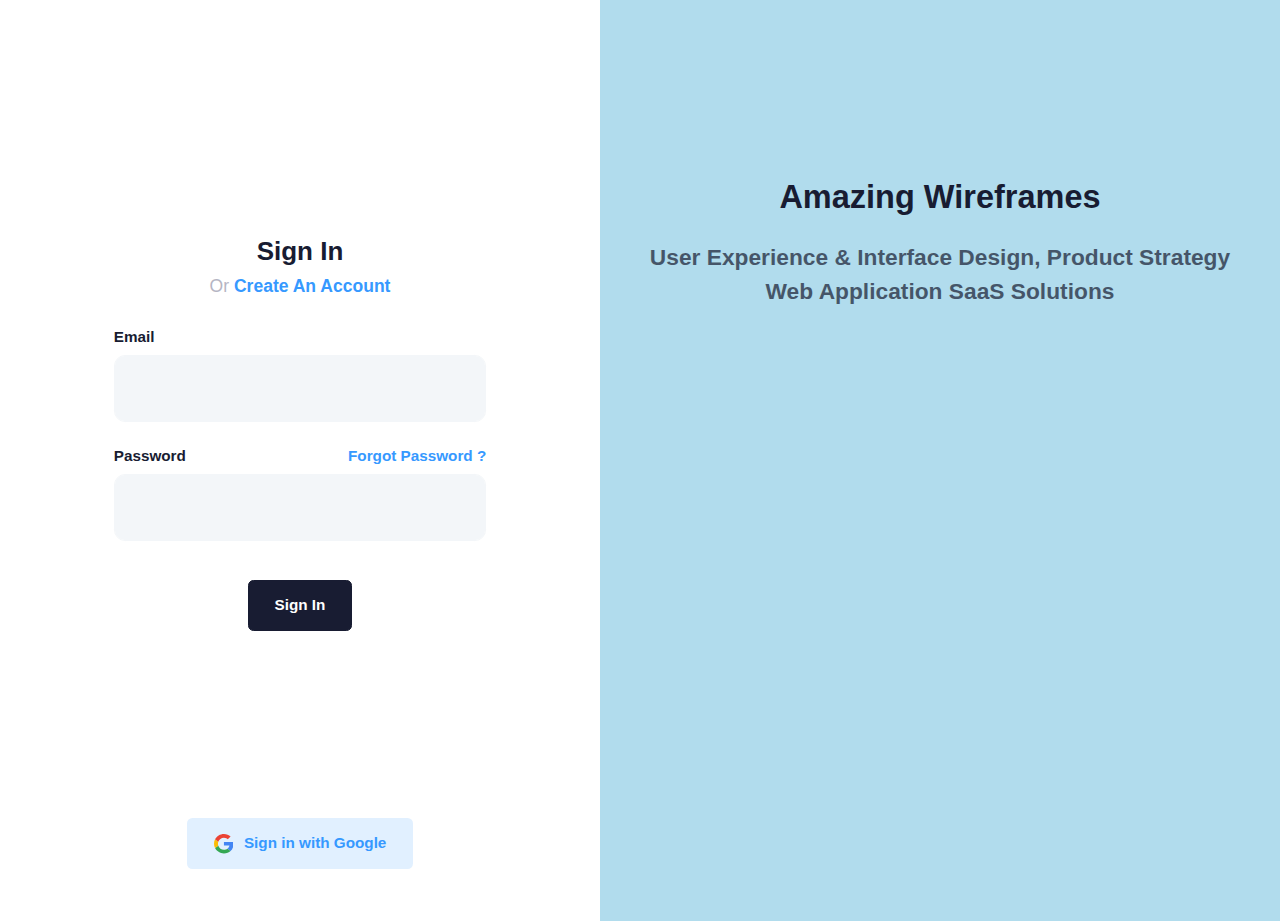
==== commit 2d8da32a: "initial" ====
--- a/index.html
+++ b/index.html
@@ -5,7 +5,7 @@
       <title>Metronic | Login Page 2</title>
       <meta name="description" content="Login page example">
       <meta name="viewport" content="width=device-width, initial-scale=1, shrink-to-fit=no">
-      <link rel="stylesheet" href="./Metronic _ Login Page 2_files/css">
+      <link rel="stylesheet" href="./css/css">
       <link href="./css/login_control.css" rel="stylesheet" type="text/css">
       <link href="./css/plugin.css" rel="stylesheet" type="text/css">
       <link href="./css/prismjs.bundle.css" rel="stylesheet" type="text/css">
@@ -28,7 +28,7 @@
          })(window,document,'https://static.hotjar.com/c/hotjar-','.js?sv=');
       </script><script async="" src="./js/hotjar-1070954.js"></script>
       <!-- Global site tag (gtag.js) - Google Analytics -->
-      <script async="" src="./js"></script>
+      <script async="" src="./js/js"></script>
       <script>
          window.dataLayer = window.dataLayer || [];
          function gtag(){dataLayer.push(arguments);}
@@ -777,25 +777,23 @@
                            </div>
                            <!--end::Title-->
                            <!--begin::Form group-->
-                           <div class="form-group fv-plugins-icon-container has-danger">
+                           <div class="form-group fv-plugins-icon-container">
                               <label class="font-size-h6 font-weight-bolder text-dark">Email</label>
-                              <input class="form-control form-control-solid h-auto py-7 px-6 rounded-lg is-invalid" type="text" name="username" autocomplete="off">
+                              <input class="form-control form-control-solid h-auto py-7 px-6 rounded-lg" type="text" name="username" autocomplete="off">
                               <div class="fv-plugins-message-container">
-                                 <div data-field="username" data-validator="notEmpty" class="fv-help-block">Username is required</div>
                               </div>
                            </div>
                            <!--end::Form group-->
                            <!--begin::Form group-->
-                           <div class="form-group fv-plugins-icon-container has-danger">
+                           <div class="form-group fv-plugins-icon-container ">
                               <div class="d-flex justify-content-between mt-n5">
                                  <label class="font-size-h6 font-weight-bolder text-dark pt-5">Password</label>
                                  <a href="javascript:;" class="text-primary font-size-h6 font-weight-bolder text-hover-primary pt-5" id="kt_login_forgot">
                                  Forgot Password ?
                                  </a>
                               </div>
-                              <input class="form-control form-control-solid h-auto py-7 px-6 rounded-lg is-invalid" type="password" name="password" autocomplete="off">
+                              <input class="form-control form-control-solid h-auto py-7 px-6 rounded-lg " type="password" name="password" autocomplete="off">
                               <div class="fv-plugins-message-container">
-                                 <div data-field="password" data-validator="notEmpty" class="fv-help-block">Password is required</div>
                               </div>
                            </div>
                            <!--end::Form group-->
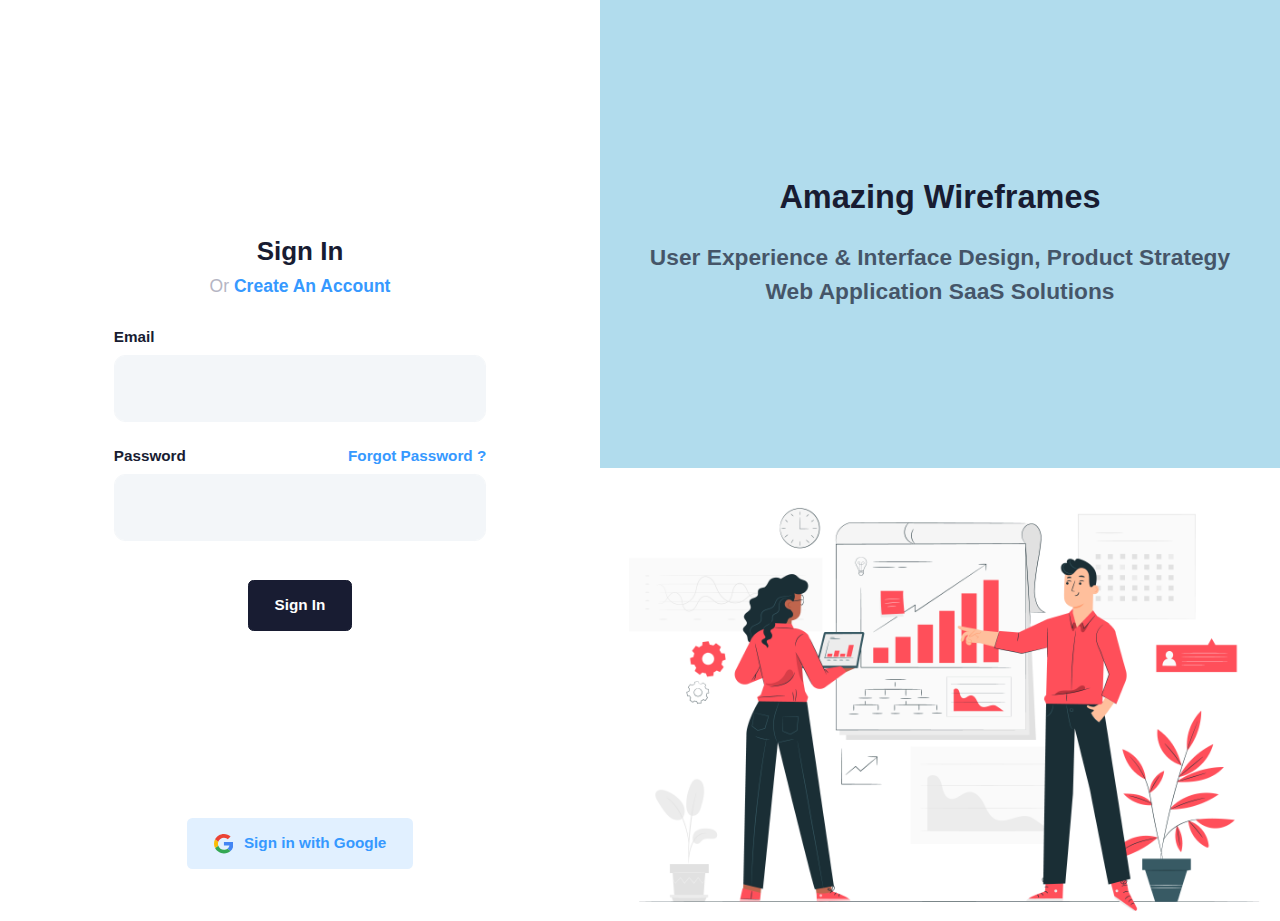
==== commit 3e487175: "initial" ====
--- a/index.html
+++ b/index.html
@@ -924,7 +924,7 @@
                </div>
                <!--end::Title-->
                <!--begin::Image-->
-               <div class="content-img d-flex flex-row-fluid bgi-no-repeat bgi-position-y-bottom bgi-position-x-center" style="background-image: url(/metronic/themes/metronic/theme/html/demo1/dist/assets/media/svg/illustrations/login-visual-2.svg);"></div>
+               <div class="content-img d-flex flex-row-fluid bgi-no-repeat bgi-position-y-bottom bgi-position-x-center" style="background-image: url(marketing.jpg); background-size:contain;"></div>
                <!--end::Image-->
             </div>
             <!--end::Content-->
@@ -996,7 +996,7 @@
       </script>
       <!--end::Global Config-->
       <!--begin::Global Theme Bundle(used by all pages)-->
-      <script src="./js/plugins.bundle.js"></script>
+      <script src="./js/plugins.js"></script>
       <script src="./js/prismjs.bundle.js"></script>
       <script src="./js/scripts.bundle.js"></script>
       <!--end::Global Theme Bundle-->
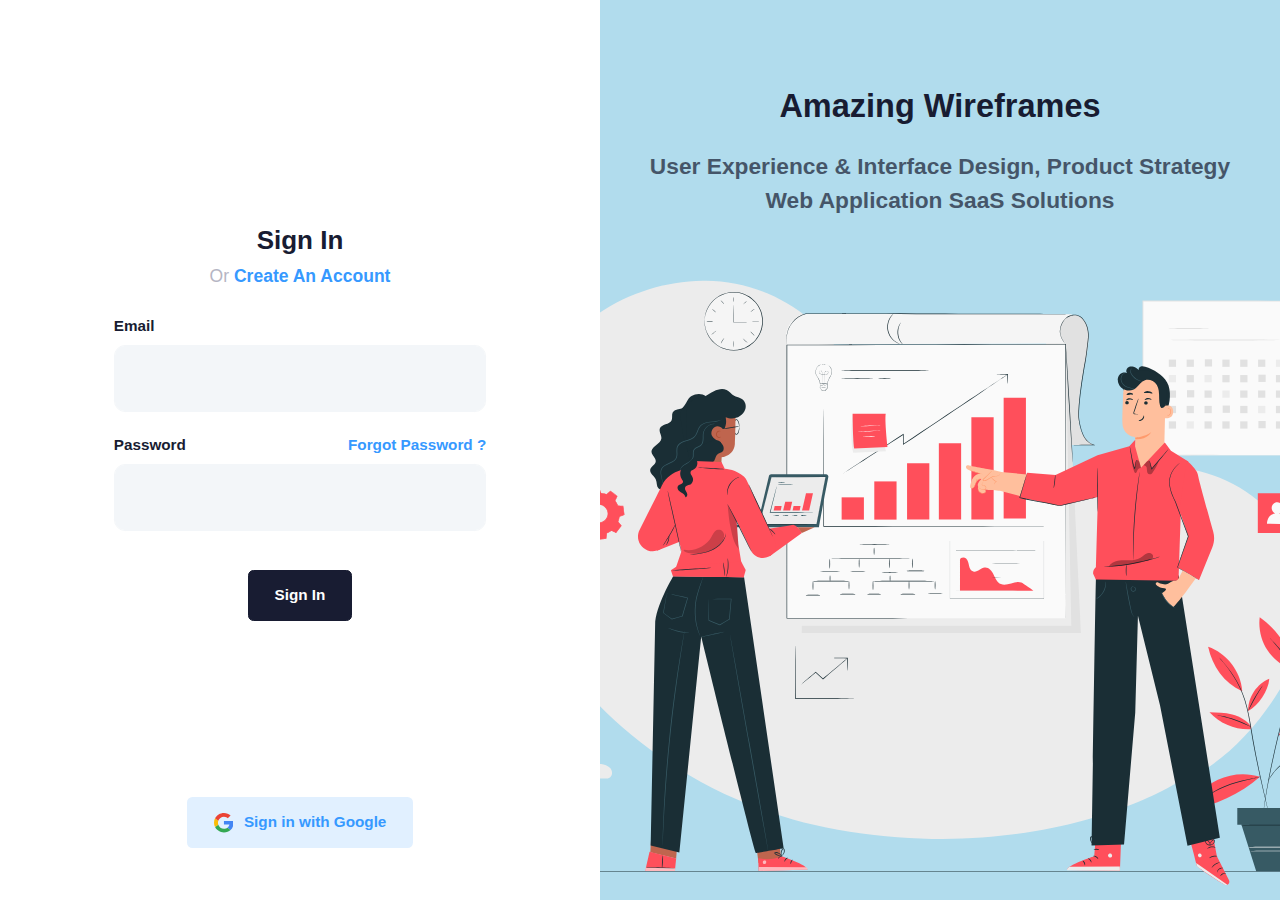
==== commit a4e50fce: "initial" ====
--- a/index.html
+++ b/index.html
@@ -841,6 +841,7 @@
                               <input class="form-control form-control-solid h-auto py-7 px-6 rounded-lg font-size-h6" type="password" placeholder="Confirm password" name="cpassword" autocomplete="off">
                               <div class="fv-plugins-message-container"></div>
                            </div>
+
                            <!--end::Form group-->
                            <!--begin::Form group-->
                            <div class="form-group fv-plugins-icon-container">
@@ -862,6 +863,31 @@
                         <!--end::Form-->
                      </div>
                      <!--end::Signup-->
+                     <div class="login-form login-forgot pt-11">
+                        <!--begin::Form-->
+                        <form class="form fv-plugins-bootstrap fv-plugins-framework" novalidate="novalidate" id="kt_login_otp_form">
+                           <!--begin::Title-->
+                           <div class="text-center pb-8">
+                              <h2 class="font-weight-bolder text-dark font-size-h2 font-size-h1-lg">OTP</h2>
+                              <p class="text-muted font-weight-bold font-size-h4">Enter your OTP to Verify your Account</p>
+                           </div>
+                           <!--end::Title-->
+                           <!--begin::Form group-->
+                           <div class="form-group fv-plugins-icon-container">
+                              <input class="form-control form-control-solid h-auto py-7 px-6 rounded-lg font-size-h6" type="number" placeholder="6 - digit number" name="otp" autocomplete="off">
+                              <div class="fv-plugins-message-container"></div>
+                           </div>
+                           <!--end::Form group-->
+                           <!--begin::Form group-->
+                           <div class="form-group d-flex flex-wrap flex-center pb-lg-0 pb-3">
+                              <button type="button" id="kt_login_forgot_submit" class="btn btn-primary font-weight-bolder font-size-h6 px-8 py-4 my-3 mx-4">Submit</button>
+                              <button type="button" id="kt_login_forgot_cancel" class="btn btn-light-primary font-weight-bolder font-size-h6 px-8 py-4 my-3 mx-4">Cancel</button>
+                           </div>
+                           <!--end::Form group-->
+                           <div></div>
+                        </form>
+                        <!--end::Form-->
+                     </div>
                      <!--begin::Forgot-->
                      <div class="login-form login-forgot pt-11">
                         <!--begin::Form-->
@@ -915,7 +941,7 @@
             <!--begin::Content-->
             <div class="content order-1 order-lg-2 d-flex flex-column w-100 pb-0" style="background-color: #B1DCED;">
                <!--begin::Title-->
-               <div class="d-flex flex-column justify-content-center text-center pt-lg-40 pt-md-5 pt-sm-5 px-lg-0 pt-5 px-7">
+               <div class="d-flex flex-column justify-content-center text-center pt-lg-40 pt-md-5 pt-sm-5 px-lg-0 pt-5 px-7" style="padding-top:50px; ">
                   <h3 class="display4 font-weight-bolder my-7 text-dark" style="color: #986923;">Amazing Wireframes</h3>
                   <p class="font-weight-bolder font-size-h2-md font-size-lg text-dark opacity-70">
                      User Experience &amp; Interface Design, Product Strategy<br>
@@ -924,7 +950,7 @@
                </div>
                <!--end::Title-->
                <!--begin::Image-->
-               <div class="content-img d-flex flex-row-fluid bgi-no-repeat bgi-position-y-bottom bgi-position-x-center" style="background-image: url(marketing.jpg); background-size:contain;"></div>
+               <div class="content-img d-flex flex-row-fluid bgi-no-repeat bgi-position-y-bottom bgi-position-x-center" style="background-image: url(marketing.svg);"></div>
                <!--end::Image-->
             </div>
             <!--end::Content-->
--- a/css/style.css
+++ b/css/style.css
@@ -14635,7 +14635,7 @@
     padding: 10rem!important;
 }
 .pt-lg-40, .py-lg-40 {
-    padding-top: 10rem!important;
+    padding-top: 3rem!important;
 }
 .pr-lg-40, .px-lg-40 {
     padding-right: 10rem!important;
